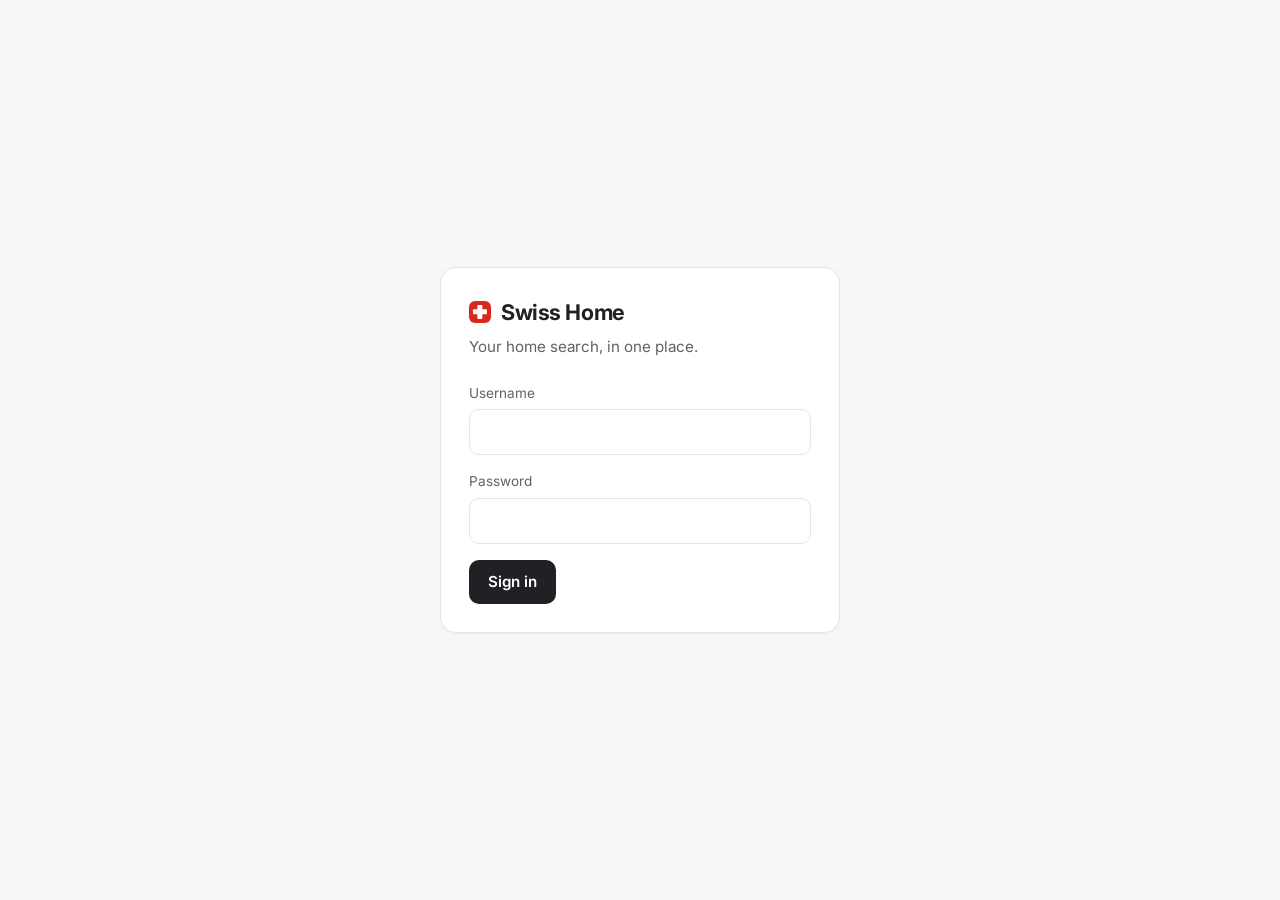
==== file.html @ 5641692f "Beta version including most of the necessary features;" ====
<!doctype html>
<html lang="en">
  <head>
    <meta charset="UTF-8" />
    <meta name="viewport" content="width=device-width, initial-scale=1" />
    <meta name="theme-color" content="#ffffff" />
    <title>Swiss Home</title>
    <link rel="preconnect" href="https://fonts.googleapis.com" />
    <link rel="preconnect" href="https://fonts.gstatic.com" crossorigin />
    <link href="https://fonts.googleapis.com/css2?family=Inter:wght@400;500;600;700&display=swap" rel="stylesheet" />
    <link rel="stylesheet" href="styles.css" />
  </head>
  <body>
    <div id="toast"></div>

    <header class="topbar">
      <a href="files.html" class="logo small"><span class="cross"></span> Swiss Home</a>
      <div class="top-actions">
        <button id="btn-back" type="button" class="btn ghost sm">&larr;</button>
        <button id="btn-edit" type="button" class="btn ghost sm">Edit</button>
        <button id="btn-save" type="button" class="btn primary sm">Save</button>
      </div>
    </header>

    <main class="wrap">
      <div class="file-head">
        <h1 id="file-title"></h1>
        <span id="save-state" class="save-state"></span>
      </div>
      <div id="file-meta" class="file-meta card form" hidden>
        <label>File name<input id="f-name" type="text" placeholder="e.g. Z&uuml;rich apartments" /></label>
        <label>Code<input id="f-code" type="text" required /></label>
      </div>
      <div class="table-wrap card">
        <table id="homes-table">
          <thead>
            <tr>
              <th>Title</th>
              <th>Address</th>
              <th>Price</th>
              <th>m&sup2;</th>
              <th>Rooms</th>
              <th>Status</th>
              <th class="right">Actions</th>
            </tr>
          </thead>
          <tbody id="homes-body"></tbody>
        </table>
        <p id="empty-state" class="empty" hidden>No homes yet &mdash; add your first one.</p>
      </div>
      <div class="table-actions">
        <button id="btn-add" type="button" class="btn sm primary">+ Add home</button>
      </div>

      <h2>Scheduled Visits</h2>
      <div class="table-wrap card">
        <table id="visits-table">
          <thead>
            <tr>
              <th>Property</th>
              <th>Address</th>
              <th>Date</th>
              <th>Time</th>
            </tr>
          </thead>
          <tbody id="visits-body"></tbody>
        </table>
        <p id="visits-empty" class="empty" hidden>No upcoming visits.</p>
      </div>
    </main>

    <script src="common.js"></script>
    <script src="file.js"></script>
  </body>
</html>
---- styles.css ----
* { box-sizing: border-box; }
[hidden] { display: none !important; }

:root {
  --bg: #f6f7f9;
  --card: #ffffff;
  --text: #202124;
  --muted: #5f6368;
  --line: #e3e6ea;
  --accent: #da291c;
}

html, body { margin: 0; padding: 0; }

body {
  font-family: "Inter", "Segoe UI", system-ui, -apple-system, "Helvetica Neue", Arial, sans-serif;
  background: var(--bg);
  color: var(--text);
  font-size: 16px;
  line-height: 1.5;
  min-height: 100vh;
}

.view { padding: 0; }
.center { display: flex; align-items: center; justify-content: center; min-height: 100vh; padding: 16px; }
.wrap { max-width: 1200px; margin: 24px auto; padding: 0 16px; }
.narrow { max-width: 560px; }

h1 { font-size: 1.5rem; margin: 0 0 20px; font-weight: 600; letter-spacing: -0.01em; }
h2 { font-size: 1.1rem; margin: 0 0 16px; font-weight: 600; }

.card {
  background: var(--card);
  border: 1px solid var(--line);
  border-radius: 16px;
  padding: 28px;
  box-shadow: 0 1px 3px rgba(0, 0, 0, 0.04);
}

.logo { display: flex; align-items: center; gap: 10px; font-weight: 700; font-size: 1.35rem; letter-spacing: -0.02em; }
.logo.small { font-size: 1.05rem; }
a.logo { color: inherit; text-decoration: none; }
.cross { width: 22px; height: 22px; border-radius: 6px; background: var(--accent); position: relative; flex: none; }
.cross::before, .cross::after { content: ""; position: absolute; background: #fff; left: 50%; top: 50%; transform: translate(-50%, -50%); border-radius: 1px; }
.cross::before { width: 64%; height: 24%; }
.cross::after { width: 24%; height: 64%; }

.subtitle { color: var(--muted); margin: 8px 0 24px; font-size: 0.95rem; }
.login-card { width: 100%; max-width: 400px; }

label { display: block; font-size: 0.85rem; color: var(--muted); margin: 0 0 16px; }
input, select, textarea {
  width: 100%;
  margin-top: 6px;
  padding: 10px 12px;
  font: inherit;
  font-size: 1rem;
  color: var(--text);
  border: 1px solid var(--line);
  border-radius: 10px;
  background: #fff;
  outline: none;
}
input:focus, select:focus, textarea:focus { border-color: #9aa0a6; box-shadow: 0 0 0 3px rgba(0, 0, 0, 0.06); }
textarea { resize: vertical; }

.btn {
  font: inherit;
  font-weight: 600;
  font-size: 0.95rem;
  padding: 10px 18px;
  border-radius: 10px;
  border: 1px solid transparent;
  cursor: pointer;
  background: #fff;
  transition: background 0.15s, border-color 0.15s, color 0.15s;
}
.btn.sm { padding: 6px 12px; font-size: 0.85rem; border-radius: 8px; }
.btn.primary { background: var(--text); color: #fff; }
.btn.primary:hover { background: #000; }
.btn.primary:disabled { opacity: 0.5; cursor: default; }
.btn.ghost { border-color: var(--line); color: var(--text); }
.btn.ghost:hover { background: #f1f3f4; }
.btn.danger { color: var(--accent); }
.btn.danger:hover { background: #fdecea; }

.card form .btn.primary { width: 100%; }

.form { display: grid; grid-template-columns: 1fr; }
.form-actions { display: flex; justify-content: flex-end; margin-top: 4px; }
.form-actions .btn.primary { width: auto; }
@media (min-width: 560px) {
  .form { grid-template-columns: 1fr 1fr; column-gap: 20px; }
  .c2 { grid-column: 1 / -1; }
}

.topbar { display: flex; align-items: center; justify-content: space-between; max-width: 1200px; margin: 0 auto; padding: 16px; }
.top-actions { display: flex; gap: 8px; }

.file-list { display: flex; flex-direction: column; gap: 10px; margin-bottom: 24px; }
.file-row {
  display: flex;
  align-items: center;
  gap: 12px;
  width: 100%;
  font: inherit;
  background: var(--card);
  border: 1px solid var(--line);
  border-radius: 12px;
  padding: 14px 18px;
}
.file-row:hover { background: #f3f4f6; }
.file-main {
  flex: 1;
  min-width: 0;
  display: flex;
  justify-content: space-between;
  align-items: center;
  gap: 12px;
  color: inherit;
  text-decoration: none;
  font: inherit;
  text-align: left;
}
.file-main > div { min-width: 0; }
.file-name { font-weight: 600; word-break: break-word; padding-right: 12px; }
.file-code { word-break: break-all; padding-right: 12px; }
.file-row .file-code { color: var(--muted); font-size: 0.85rem; font-weight: 500; margin-top: 2px; }
.file-row .file-code.no-name { color: var(--text); font-size: 1rem; font-weight: 600; margin-top: 0; }
.file-date { color: var(--muted); font-size: 0.85rem; white-space: nowrap; }

.file-meta { margin-bottom: 14px; }
.file-head { display: flex; align-items: baseline; gap: 14px; flex-wrap: wrap; margin-bottom: 14px; }

.table-wrap { padding: 0; overflow-x: auto; }
table { width: 100%; border-collapse: collapse; min-width: 640px; }
th, td { text-align: left; padding: 12px 14px; border-bottom: 1px solid var(--line); font-size: 0.9rem; white-space: nowrap; }
th { color: var(--muted); font-size: 0.75rem; text-transform: uppercase; letter-spacing: 0.04em; background: #fafbfc; }
tbody tr { cursor: pointer; }
tbody tr:hover { background: #f7f8fa; }
td.muted { color: var(--muted); }
td.num { text-align: right; font-variant-numeric: tabular-nums; }
td.right, th.right { text-align: right; }
td.right { white-space: nowrap; }
td.right .btn + .btn { margin-left: 6px; }

.badge { display: inline-block; padding: 3px 10px; border-radius: 999px; font-size: 0.78rem; font-weight: 600; }
.badge.blue { background: #e8f0fe; color: #1a73e8; }
.badge.green { background: #e6f4ea; color: #1e8e3e; }
.badge.amber { background: #fef7e0; color: #b06000; }
.badge.gray { background: #f1f3f4; color: #5f6368; }

.save-state { color: var(--muted); font-size: 0.85rem; }
.save-state.dirty { color: #b06000; font-weight: 600; }
.empty { color: var(--muted); text-align: center; padding: 40px 16px; margin: 0; }
.empty.small { padding: 16px; }
.table-actions { margin-top: 16px; margin-bottom: 24px; text-align: right; }
.table-actions .btn.primary { width: auto; }
.file-row { text-decoration: none; }

.visits-list { display: flex; flex-direction: column; gap: 8px; margin-bottom: 14px; }
.visit-row {
  display: flex;
  justify-content: space-between;
  align-items: center;
  gap: 12px;
  border: 1px solid var(--line);
  border-radius: 10px;
  padding: 8px 12px;
  font-size: 0.9rem;
}
.visits-add { display: flex; gap: 10px; align-items: flex-end; flex-wrap: wrap; }
.visits-add label { flex: 1; min-width: 140px; margin-bottom: 0; }
.visits-add .btn { margin-left: auto; }

.modal {
  position: fixed;
  inset: 0;
  background: rgba(0, 0, 0, 0.45);
  display: flex;
  align-items: center;
  justify-content: center;
  padding: 16px;
  z-index: 90;
}
.modal[hidden] { display: none; }
.modal-box { width: 100%; max-width: 380px; }
.modal-box p { margin: 12px 0; }
.modal-actions { display: flex; justify-content: flex-end; gap: 8px; margin-top: 16px; }
code { background: #f1f3f4; padding: 2px 6px; border-radius: 6px; font-size: 0.9em; }

.detail { display: flex; justify-content: space-between; gap: 16px; padding: 10px 0; border-bottom: 1px solid var(--line); font-size: 0.95rem; }
.detail:last-child { border-bottom: none; }
.detail-label { color: var(--muted); min-width: 110px; }
.detail-value { font-weight: 600; text-align: right; word-break: break-word; }
.prewrap { white-space: pre-wrap; }
.plain-list { margin: 0; padding-left: 18px; color: var(--muted); }
.map-frame { width: 100%; height: 320px; border: 0; border-radius: 12px; }
.notes-wrap { margin-top: 14px; }
.notes-wrap h3 { font-size: 1rem; font-weight: 600; margin: 0 0 6px; }
.view-grid { display: grid; grid-template-columns: 1fr; gap: 20px; }
@media (min-width: 800px) {
  .view-grid { grid-template-columns: 1fr 1fr; }
}

#toast {
  position: fixed;
  top: 16px;
  left: 50%;
  transform: translate(-50%, -80px);
  background: var(--text);
  color: #fff;
  padding: 10px 18px;
  border-radius: 999px;
  font-size: 0.9rem;
  z-index: 100;
  max-width: 90vw;
  text-align: center;
  opacity: 0;
  pointer-events: none;
  transition: transform 0.25s ease, opacity 0.25s ease;
}
#toast.show { transform: translate(-50%, 0); opacity: 1; }
#toast.err { background: #c5221f; }
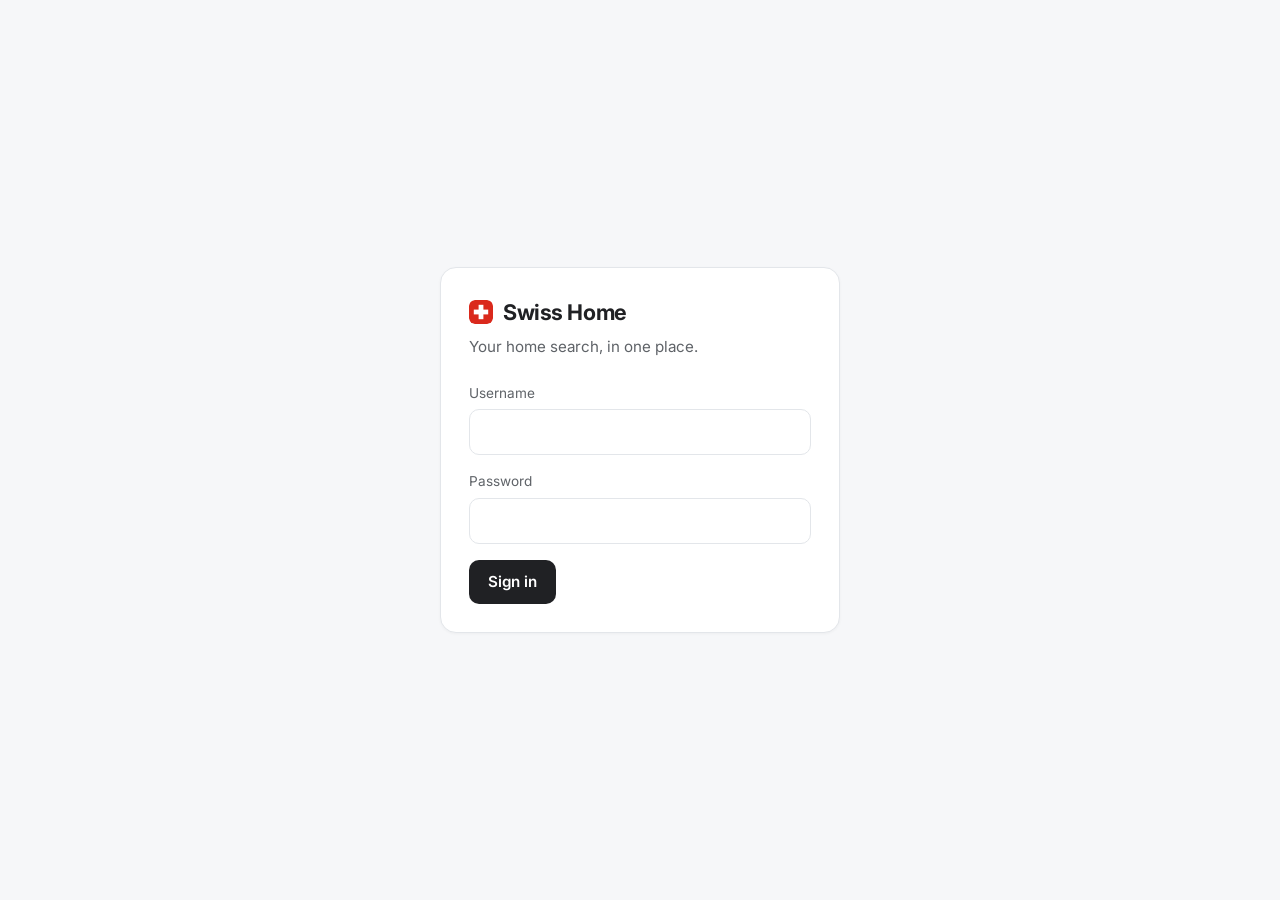
==== commit 243df448: "Bugfix;" ====
--- a/file.html
+++ b/file.html
@@ -4,6 +4,7 @@
     <meta charset="UTF-8" />
     <meta name="viewport" content="width=device-width, initial-scale=1" />
     <meta name="theme-color" content="#ffffff" />
+    <link rel="icon" type="image/svg+xml" href="favicon.svg" />
     <title>Swiss Home</title>
     <link rel="preconnect" href="https://fonts.googleapis.com" />
     <link rel="preconnect" href="https://fonts.gstatic.com" crossorigin />
@@ -14,7 +15,7 @@
     <div id="toast"></div>
 
     <header class="topbar">
-      <a href="files.html" class="logo small"><span class="cross"></span> Swiss Home</a>
+      <a href="files.html" class="logo small"><img src="favicon.svg" class="logo-icon" alt=""> Swiss Home</a>
       <div class="top-actions">
         <button id="btn-back" type="button" class="btn ghost sm">&larr;</button>
         <button id="btn-edit" type="button" class="btn ghost sm">Edit</button>
@@ -22,7 +23,7 @@
       </div>
     </header>
 
-    <main class="wrap">
+    <main class="wrap wide">
       <div class="file-head">
         <h1 id="file-title"></h1>
         <span id="save-state" class="save-state"></span>
@@ -30,16 +31,22 @@
       <div id="file-meta" class="file-meta card form" hidden>
         <label>File name<input id="f-name" type="text" placeholder="e.g. Z&uuml;rich apartments" /></label>
         <label>Code<input id="f-code" type="text" required /></label>
+        <label class="c2">Combined Gross Income (CHF, annual)<input id="f-income" type="number" min="0" step="1000" placeholder="150000 per year" /></label>
+      </div>
+      <div class="table-tools">
+        <input id="search" type="search" class="search-input" placeholder="Search city, postal code or realtor&hellip;">
       </div>
       <div class="table-wrap card">
         <table id="homes-table">
           <thead>
             <tr>
-              <th>Title</th>
+              <th>Image</th>
+              <th class="main-col">Title</th>
               <th>Address</th>
               <th>Price</th>
-              <th>m&sup2;</th>
               <th>Rooms</th>
+              <th>Realtor</th>
+              <th>Phone</th>
               <th>Status</th>
               <th class="right">Actions</th>
             </tr>
@@ -49,7 +56,7 @@
         <p id="empty-state" class="empty" hidden>No homes yet &mdash; add your first one.</p>
       </div>
       <div class="table-actions">
-        <button id="btn-add" type="button" class="btn sm primary">+ Add home</button>
+        <button id="btn-add" type="button" class="btn sm primary">+ Add Home</button>
       </div>
 
       <h2>Scheduled Visits</h2>
@@ -59,6 +66,7 @@
             <tr>
               <th>Property</th>
               <th>Address</th>
+              <th>Realtor</th>
               <th>Date</th>
               <th>Time</th>
             </tr>
--- a/styles.css
+++ b/styles.css
@@ -40,10 +40,8 @@
 .logo { display: flex; align-items: center; gap: 10px; font-weight: 700; font-size: 1.35rem; letter-spacing: -0.02em; }
 .logo.small { font-size: 1.05rem; }
 a.logo { color: inherit; text-decoration: none; }
-.cross { width: 22px; height: 22px; border-radius: 6px; background: var(--accent); position: relative; flex: none; }
-.cross::before, .cross::after { content: ""; position: absolute; background: #fff; left: 50%; top: 50%; transform: translate(-50%, -50%); border-radius: 1px; }
-.cross::before { width: 64%; height: 24%; }
-.cross::after { width: 24%; height: 64%; }
+.logo-icon { width: 24px; height: 24px; border-radius: 6px; flex: none; }
+.logo.small .logo-icon { width: 20px; height: 20px; }
 
 .subtitle { color: var(--muted); margin: 8px 0 24px; font-size: 0.95rem; }
 .login-card { width: 100%; max-width: 400px; }
@@ -63,6 +61,11 @@
 }
 input:focus, select:focus, textarea:focus { border-color: #9aa0a6; box-shadow: 0 0 0 3px rgba(0, 0, 0, 0.06); }
 textarea { resize: vertical; }
+.phone-input { display: flex; align-items: center; margin-top: 6px; border: 1px solid var(--line); border-radius: 10px; background: #fff; overflow: hidden; }
+.phone-input:focus-within { border-color: #9aa0a6; box-shadow: 0 0 0 3px rgba(0, 0, 0, 0.06); }
+.phone-input .phone-prefix { flex: none; padding: 10px 0 10px 12px; color: var(--muted); font-size: 1rem; font-weight: 600; }
+.phone-input input { border: none; border-radius: 0; margin: 0; background: transparent; }
+.phone-input input:focus { border: none; box-shadow: none; }
 
 .btn {
   font: inherit;
@@ -87,6 +90,9 @@
 .card form .btn.primary { width: 100%; }
 
 .form { display: grid; grid-template-columns: 1fr; }
+.form-section { grid-column: 1 / -1; margin: 26px 0 14px; padding-top: 22px; border-top: 1px solid var(--line); }
+.form .form-section:first-of-type { margin-top: 0; padding-top: 0; border-top: none; }
+.visits-card { margin-top: 20px; }
 .form-actions { display: flex; justify-content: flex-end; margin-top: 4px; }
 .form-actions .btn.primary { width: auto; }
 @media (min-width: 560px) {
@@ -143,12 +149,50 @@
 td.right, th.right { text-align: right; }
 td.right { white-space: nowrap; }
 td.right .btn + .btn { margin-left: 6px; }
-
-.badge { display: inline-block; padding: 3px 10px; border-radius: 999px; font-size: 0.78rem; font-weight: 600; }
+.thumb { display: block; width: 36px; height: 36px; object-fit: cover; border-radius: 7px; }
+.main-col { width: 34%; white-space: nowrap; }
+.wrap.wide { max-width: 1440px; }
+@media (min-width: 1280px) {
+  .wrap.wide { max-width: min(1440px, calc(100vw - 48px)); }
+}
+
+.badge { display: inline-block; padding: 3px 10px; border-radius: 8px; font-size: 0.78rem; font-weight: 600; }
 .badge.blue { background: #e8f0fe; color: #1a73e8; }
 .badge.green { background: #e6f4ea; color: #1e8e3e; }
 .badge.amber { background: #fef7e0; color: #b06000; }
 .badge.gray { background: #f1f3f4; color: #5f6368; }
+.badge.red { background: #fce8e6; color: #c5221f; }
+
+.check { display: flex; align-items: center; gap: 10px; }
+.check input[type="checkbox"] {
+  appearance: none;
+  -webkit-appearance: none;
+  width: 18px;
+  height: 18px;
+  margin: 0;
+  padding: 0;
+  flex: none;
+  position: relative;
+  border: 2px solid #9aa0a6;
+  border-radius: 5px;
+  background: #fff;
+  cursor: pointer;
+  transition: background 0.15s, border-color 0.15s;
+}
+.check input[type="checkbox"]:hover { border-color: var(--accent); }
+.check input[type="checkbox"]:checked { background: var(--accent); border-color: var(--accent); }
+.check input[type="checkbox"]:checked::after {
+  content: "";
+  position: absolute;
+  left: 5px;
+  top: 2px;
+  width: 5px;
+  height: 9px;
+  border: solid #fff;
+  border-width: 0 2px 2px 0;
+  transform: rotate(45deg);
+}
+.check input[type="checkbox"]:focus-visible { outline: 2px solid var(--accent); outline-offset: 2px; }
 
 .save-state { color: var(--muted); font-size: 0.85rem; }
 .save-state.dirty { color: #b06000; font-weight: 600; }
@@ -156,6 +200,8 @@
 .empty.small { padding: 16px; }
 .table-actions { margin-top: 16px; margin-bottom: 24px; text-align: right; }
 .table-actions .btn.primary { width: auto; }
+.table-tools { margin-bottom: 14px; }
+.search-input { max-width: 420px; }
 .file-row { text-decoration: none; }
 
 .visits-list { display: flex; flex-direction: column; gap: 8px; margin-bottom: 14px; }
@@ -194,14 +240,64 @@
 .detail-label { color: var(--muted); min-width: 110px; }
 .detail-value { font-weight: 600; text-align: right; word-break: break-word; }
 .prewrap { white-space: pre-wrap; }
+.finance-grid { display: grid; grid-template-columns: 1fr 1fr; gap: 12px; margin-top: 14px; }
+.finance-cell { border: 1px solid var(--line); border-radius: 10px; padding: 12px 14px; background: #fafbfc; }
+.finance-head { display: block; text-align: center; font-weight: 600; margin-bottom: 8px; }
+.finance-row { display: flex; justify-content: space-between; align-items: baseline; gap: 8px; padding: 6px 0; font-size: 0.9rem; }
+.finance-row > span:first-child { color: var(--muted); }
+.finance-row > span:last-child { font-weight: 600; white-space: nowrap; }
+.finance-afford { display: flex; justify-content: space-between; align-items: baseline; gap: 8px; margin-top: 10px; padding-top: 10px; border-top: 1px solid var(--line); font-size: 0.85rem; }
+.finance-afford > span:first-child { color: var(--muted); }
+.finance-afford .finance-value { font-weight: 600; white-space: nowrap; }
+.finance-afford.ok .finance-value { color: #1e8e3e; }
+.finance-afford.bad .finance-value { color: #c5221f; }
+.mortgage-grid { margin-top: 12px; }
+.rate-slider {
+  appearance: none;
+  -webkit-appearance: none;
+  width: 100%;
+  height: 6px;
+  margin: 14px 0 10px;
+  padding: 0;
+  border: none;
+  border-radius: 999px;
+  background: var(--line);
+}
+.rate-slider::-webkit-slider-thumb {
+  appearance: none;
+  -webkit-appearance: none;
+  width: 18px;
+  height: 18px;
+  border-radius: 50%;
+  background: var(--accent);
+  border: 2px solid #fff;
+  box-shadow: 0 1px 3px rgba(0, 0, 0, 0.25);
+  cursor: pointer;
+}
+.rate-slider::-moz-range-thumb {
+  width: 18px;
+  height: 18px;
+  border-radius: 50%;
+  background: var(--accent);
+  border: 2px solid #fff;
+  box-shadow: 0 1px 3px rgba(0, 0, 0, 0.25);
+  cursor: pointer;
+}
 .plain-list { margin: 0; padding-left: 18px; color: var(--muted); }
 .map-frame { width: 100%; height: 320px; border: 0; border-radius: 12px; }
+.main-image { display: block; width: 100%; height: 220px; object-fit: cover; border-radius: 12px; margin-bottom: 14px; }
 .notes-wrap { margin-top: 14px; }
 .notes-wrap h3 { font-size: 1rem; font-weight: 600; margin: 0 0 6px; }
 .view-grid { display: grid; grid-template-columns: 1fr; gap: 20px; }
+.view-grid .card.full { grid-column: 1 / -1; }
 @media (min-width: 800px) {
   .view-grid { grid-template-columns: 1fr 1fr; }
 }
+.realtor-grid { display: grid; grid-template-columns: repeat(auto-fit, minmax(200px, 1fr)); gap: 12px; }
+.realtor-cell { border: 1px solid var(--line); border-radius: 10px; padding: 12px 14px; background: #fafbfc; }
+.realtor-cell .detail-label { display: block; margin-bottom: 4px; }
+.realtor-cell .detail-value { font-weight: 600; word-break: break-word; }
+.realtor-cell a { color: var(--accent); font-weight: 600; }
 
 #toast {
   position: fixed;
